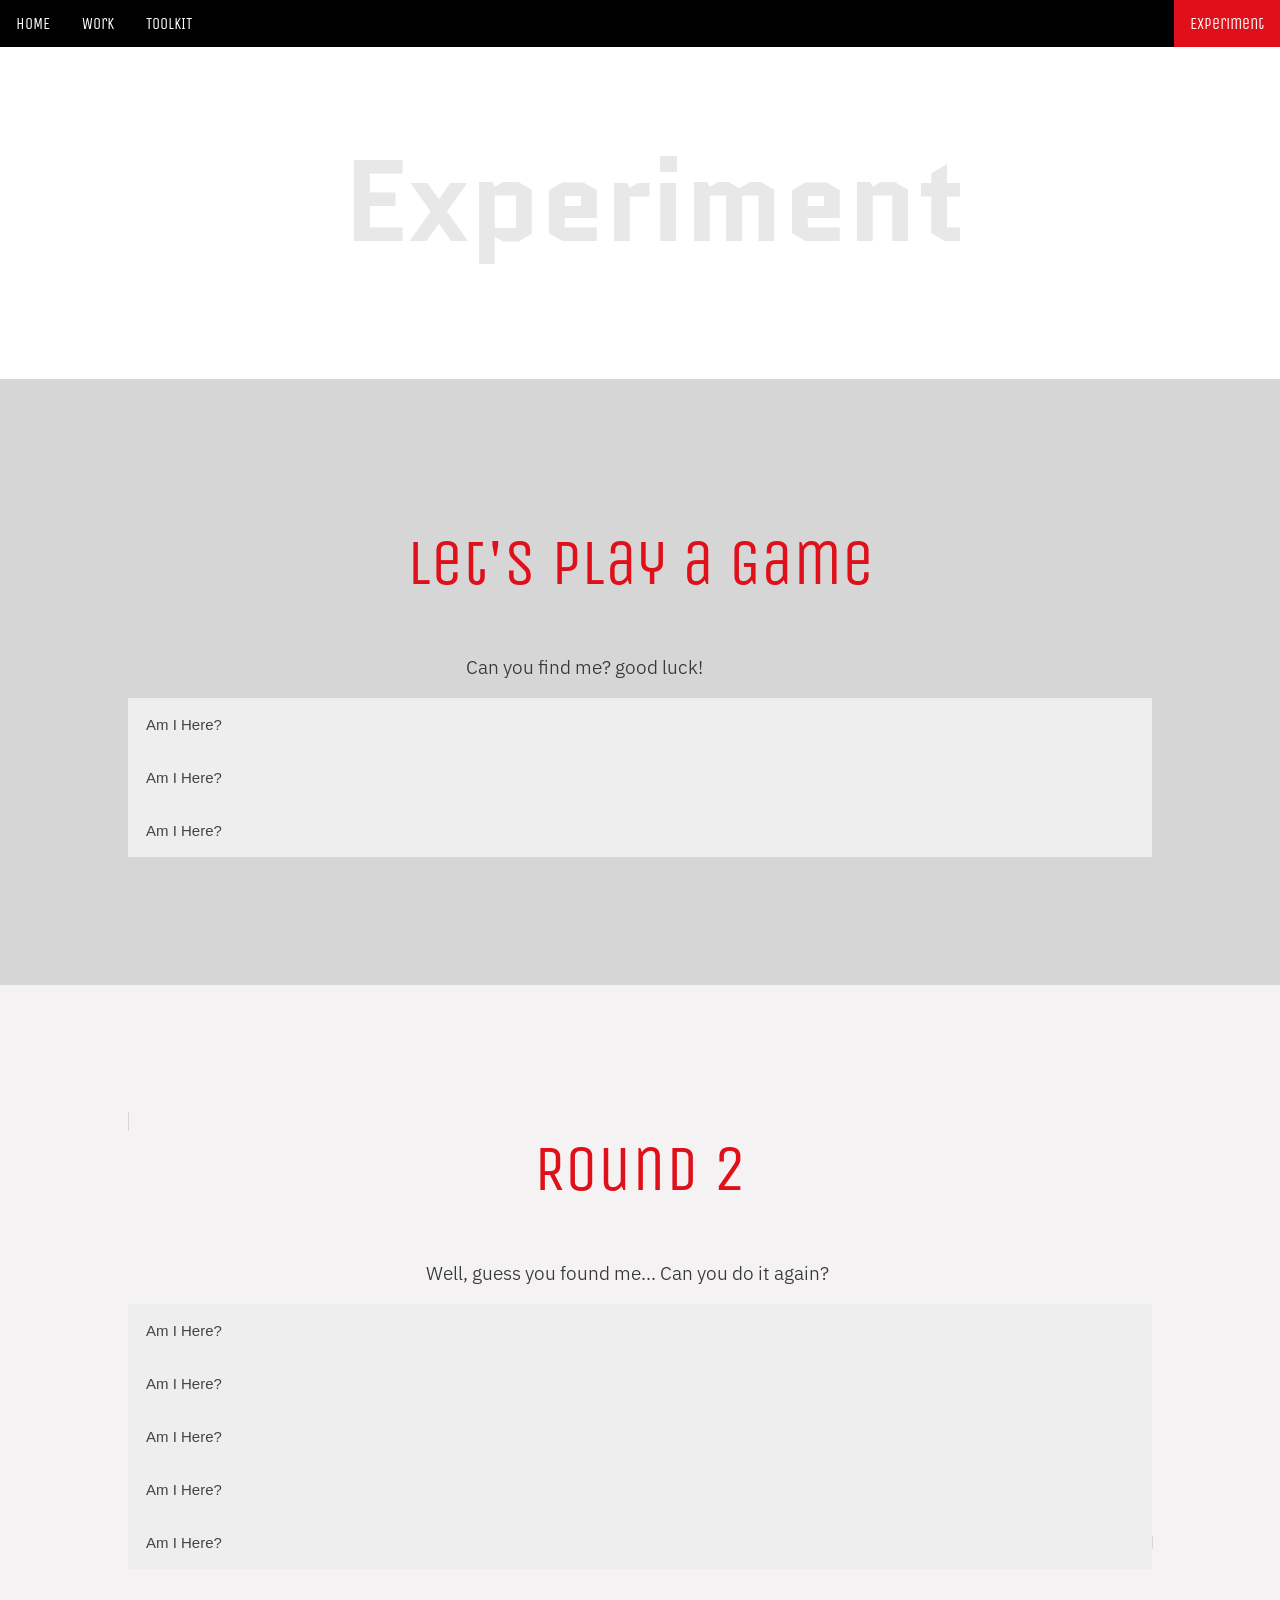
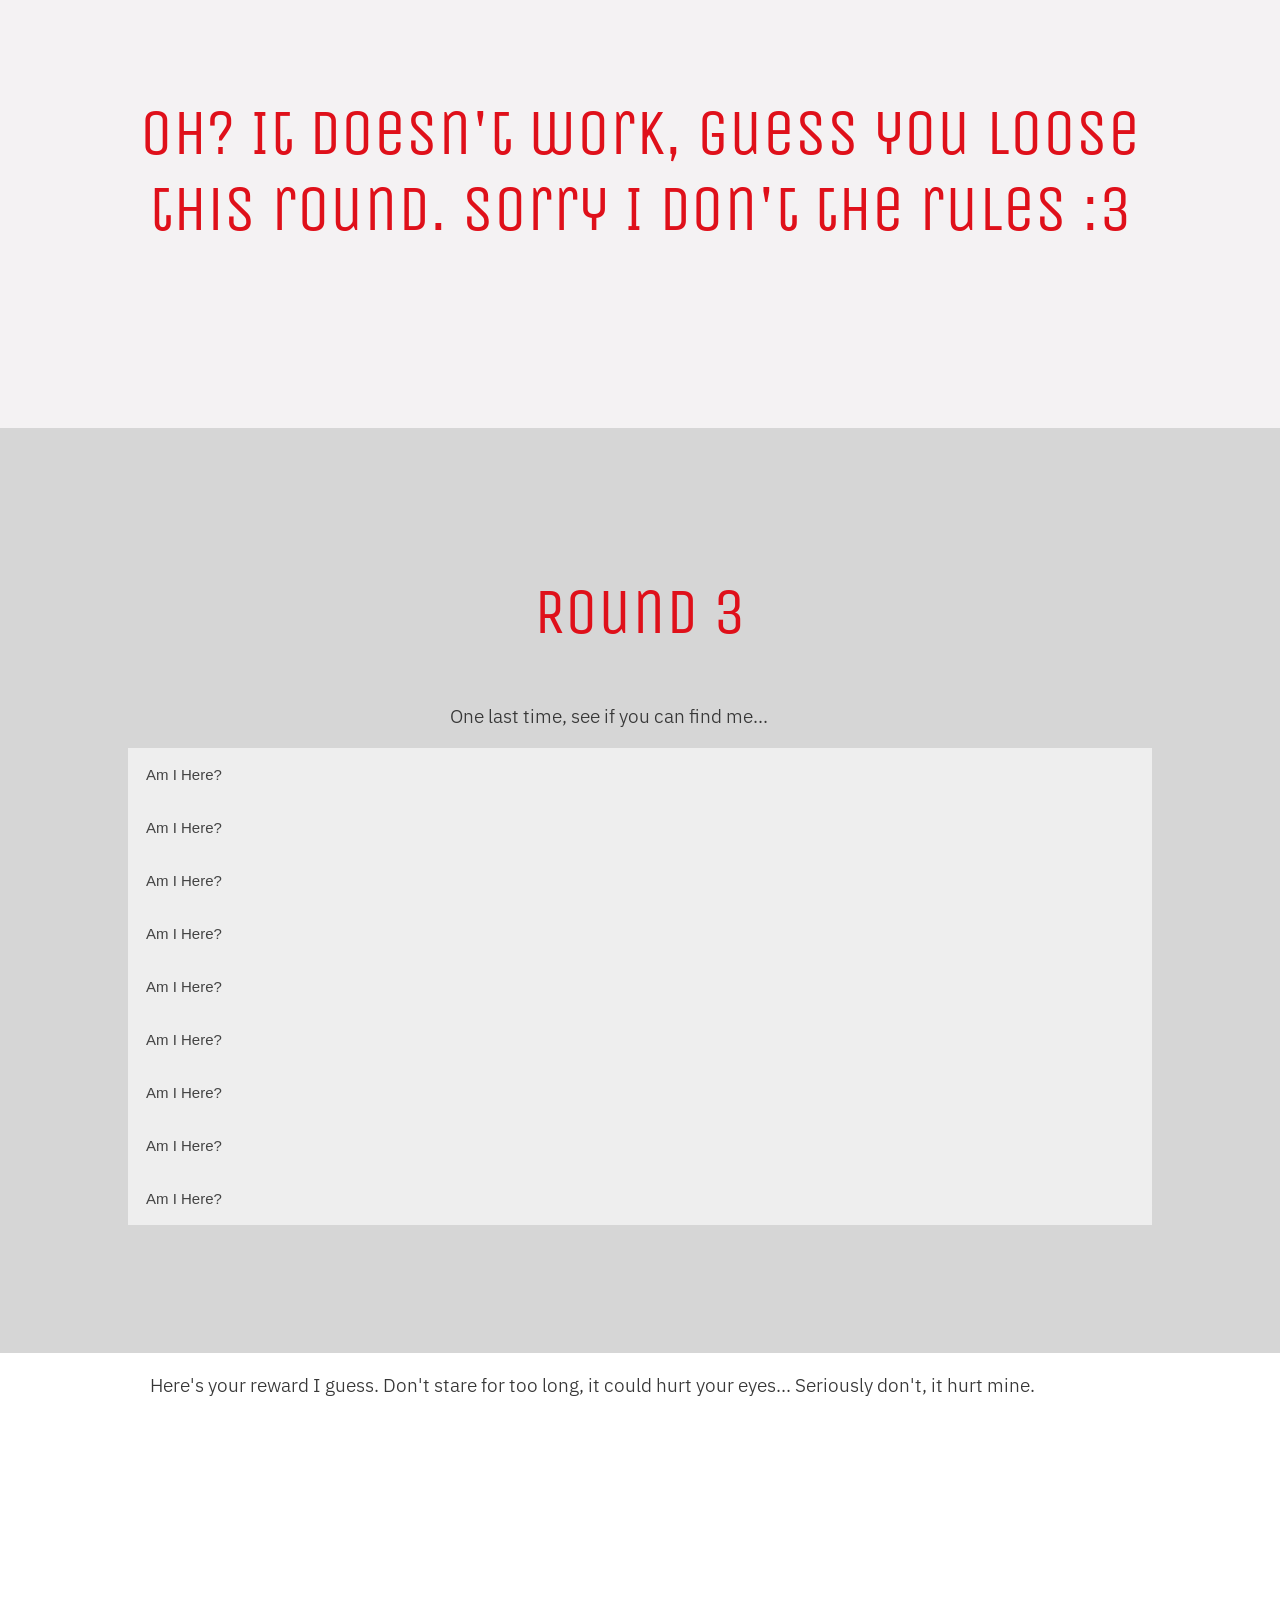
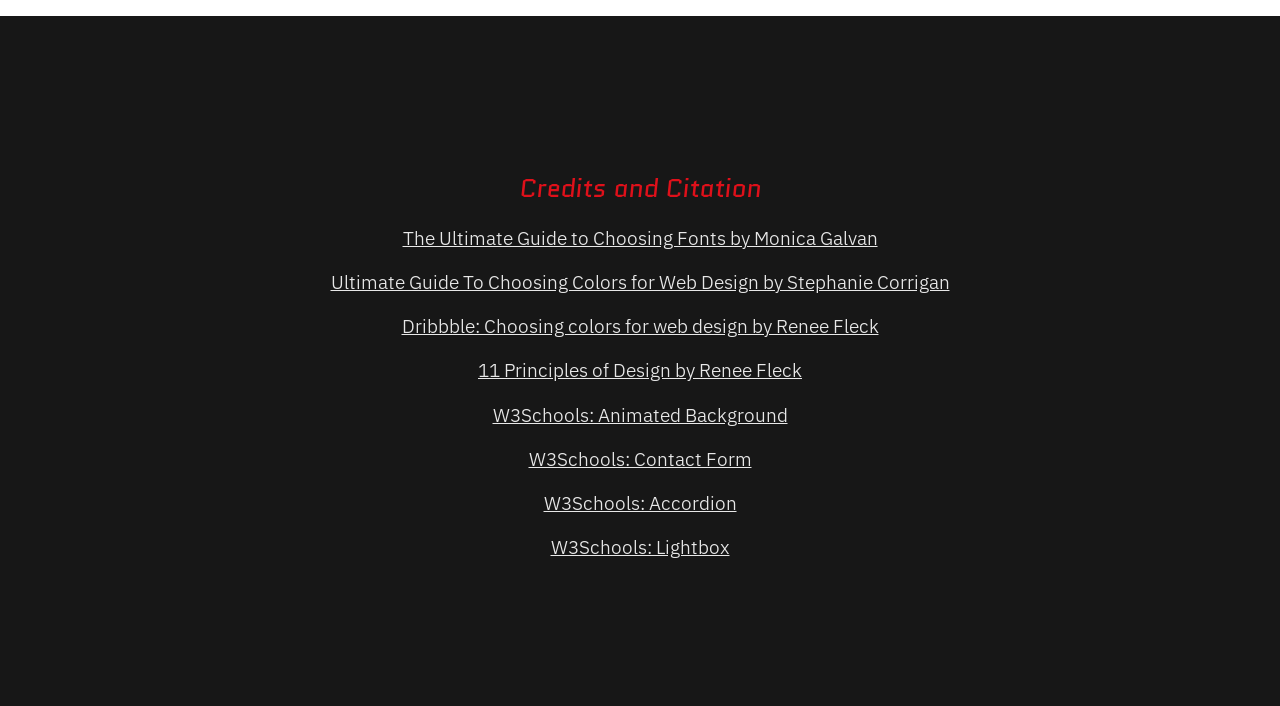
==== experiments.html @ 1640b1ae "Add files via upload" ====
<!doctype html>
<html>
<head>
<meta charset="UTF-8">
<title>Portfolio</title>
<link href="CSSMANIFESTO.css" rel="stylesheet" type="text/css">
<link rel="preconnect" href="https://fonts.googleapis.com">
<link rel="preconnect" href="https://fonts.gstatic.com" crossorigin>
<link href="https://fonts.googleapis.com/css2?family=IBM+Plex+Sans:ital,wght@0,100..700;1,100..700&family=Quantico:ital,wght@0,400;0,700;1,400;1,700&family=Unica+One&display=swap" rel="stylesheet">
</head>

	
	
	
<body>
	
	<!--Top of about Section-->
<section class="hero">
	<ul class="topnav">
  <li><a  href="index.html">HOME</a></li>
  <li><a href="Portfolio.html">Work</a></li>
  <li><a href="Toolkit.html">TOOLKIT</a></li>
  <li class="right"><a class="active" href="experiments.html">Experiment</a></li>
</ul>
	<br><br>
	<br><br>
<h1 class="aboh1" >&nbsp;Experiment</h1>


</section>
	

<section class="typography"> 
<section id="typeSection">
	
<container class="container2">
	
<h2>Let's Play a Game</h2>
<p>&nbsp;&nbsp;&nbsp;&nbsp;&nbsp;&nbsp;&nbsp;&nbsp;&nbsp;&nbsp;&nbsp;&nbsp;&nbsp;&nbsp;&nbsp;&nbsp;&nbsp;&nbsp;&nbsp;&nbsp;&nbsp;&nbsp;&nbsp;&nbsp;&nbsp;&nbsp;&nbsp;&nbsp;&nbsp;&nbsp;&nbsp;&nbsp;&nbsp;&nbsp;&nbsp;&nbsp;&nbsp;&nbsp;&nbsp;&nbsp;&nbsp;&nbsp;&nbsp;&nbsp;&nbsp;&nbsp;&nbsp;&nbsp;&nbsp;&nbsp;&nbsp;&nbsp;&nbsp;&nbsp;&nbsp;&nbsp;&nbsp;&nbsp;&nbsp;&nbsp;&nbsp;&nbsp;&nbsp;&nbsp;&nbsp;&nbsp;&nbsp;&nbsp;&nbsp;&nbsp;&nbsp;&nbsp;Can you find me? good luck! </p>

<button class="accordion">Am I Here?</button>
<div class="panel">
  <p5>Really? The first option?</p5>
</div>

<button class="accordion">Am I Here?</button>
<div class="panel">
  <p5>Yay you found me! Next time it won't be easy.</p5>
</div>

<button class="accordion">Am I Here?</button>
<div class="panel">
  <p5>Nope :D </p5>
</div>

<script>
var acc = document.getElementsByClassName("accordion");
var i;

for (i = 0; i < acc.length; i++) {
  acc[i].addEventListener("click", function() {
    this.classList.toggle("active");
    var panel = this.nextElementSibling;
    if (panel.style.display === "block") {
      panel.style.display = "none";
    } else {
      panel.style.display = "block";
    }
  });
}
</script>	
	
</container>
	</section>
	</section>
	
	<section class="colordesign"> 
<container class="container2">
	
<h2>Round 2</h2>
<p> &nbsp;&nbsp;&nbsp;&nbsp;&nbsp;&nbsp;&nbsp;&nbsp;&nbsp;&nbsp;&nbsp;&nbsp;&nbsp;&nbsp;&nbsp;&nbsp;&nbsp;&nbsp;&nbsp;&nbsp;&nbsp;&nbsp;&nbsp;&nbsp;&nbsp;&nbsp;&nbsp;&nbsp;&nbsp;&nbsp;&nbsp;&nbsp;&nbsp;&nbsp;&nbsp;&nbsp;&nbsp;&nbsp;&nbsp;&nbsp;&nbsp;&nbsp;&nbsp;&nbsp;&nbsp;&nbsp;&nbsp;&nbsp;&nbsp;&nbsp;&nbsp;&nbsp;&nbsp;&nbsp;&nbsp;&nbsp;&nbsp;&nbsp;&nbsp;&nbsp;&nbsp;&nbsp;Well, guess you found me... Can you do it again?</p>

<button class="accordion">Am I Here? </button>
<div class="panel">
  <p5>Really? The first option again?</p5>
</div>

<button class="accordion">Am I Here?</button>
<div class="panel">
  <p5>Nope, try again! I hope you don't...</p5>
</div>

<button class="accordion">Am I Here?</button>
<div class="panel">
  <p5>Nope :D </p5>
</div>
	
<button class="accordion">Am I Here?</button>
<div class="panel">
  <p5> Aw, you found me again!</p5>
</div>
	
<button class="accordion">Am I Here?</button>
<div class="panel">
  <p5>Nope! Thankfully... </p5>
</div>
	
	
<script>
var acc = document.getElementsByClassName("accordion");
var i;

for (i = 0; i < acc.length; i++) {
  acc[i].addEventListener("click", function() {
    this.classList.toggle("active");
    var panel = this.nextElementSibling;
    if (panel.style.display === "block") {
      panel.style.display = "none";
    } else {
      panel.style.display = "block";
    }
  });
}
</script>	
	
</container>
		<br><br>
	<br><br>
	<br><br>
	<br><br>
	<h2> Oh? It doesn't work, guess you loose this round. Sorry I don't the rules :3</h2>
	</section>

	
	
	<section class="typography">  
<container class="container2">
	
<h2>Round 3</h2>
<p> &nbsp;&nbsp;&nbsp;&nbsp;&nbsp;&nbsp;&nbsp;&nbsp;&nbsp;&nbsp;&nbsp;&nbsp;&nbsp;&nbsp;&nbsp;&nbsp;&nbsp;&nbsp;&nbsp;&nbsp;&nbsp;&nbsp;&nbsp;&nbsp;&nbsp;&nbsp;&nbsp;&nbsp;&nbsp;&nbsp;&nbsp;&nbsp;&nbsp;&nbsp;&nbsp;&nbsp;&nbsp;&nbsp;&nbsp;&nbsp;&nbsp;&nbsp;&nbsp;&nbsp;&nbsp;&nbsp;&nbsp;&nbsp;&nbsp;&nbsp;&nbsp;&nbsp;&nbsp;&nbsp;&nbsp;&nbsp;&nbsp;&nbsp;&nbsp;&nbsp;&nbsp;&nbsp;&nbsp;&nbsp;&nbsp;&nbsp;&nbsp;&nbsp;One last time, see if you can find me... </p>

<button class="accordion">Am I Here? </button>
<div class="panel">
  <p5>Stop picking this one. For the last time, I'm not here!</p5>
</div>

<button class="accordion">Am I Here?</button>
<div class="panel">
  <p5>Wow... Not here.</p5>
</div>

<button class="accordion">Am I Here?</button>
<div class="panel">
  <p5>Try again! </p5>
</div>
	
<button class="accordion">Am I Here?</button>
<div class="panel">
  <p5> Tsk Tsk, not here. </p5>
</div>
	
<button class="accordion">Am I Here?</button>
<div class="panel">
  <p5>Are you even trying?</p5>
</div>
	
<button class="accordion">Am I Here?</button>
<div class="panel">
  <p5>Still not here. </p5>
</div>	
	
<button class="accordion">Am I Here?</button>
<div class="panel">
  <p5>Oh, you did it. Congradualtion! I guess.</p5>
</div>
	
<button class="accordion">Am I Here?</button>
<div class="panel">
  <p5>NOPE!</p5>
</div>
	
<button class="accordion">Am I Here?</button>
<div class="panel">
  <p5>WROOOOOONG! </p5>
</div>
	
<script>
var acc = document.getElementsByClassName("accordion");
var i;

for (i = 0; i < acc.length; i++) {
  acc[i].addEventListener("click", function() {
    this.classList.toggle("active");
    var panel = this.nextElementSibling;
    if (panel.style.display === "block") {
      panel.style.display = "none";
    } else {
      panel.style.display = "block";
    }
  });
}
</script>	
	
</container>
	</section>

	

	
<section>
	<p>&nbsp;&nbsp;&nbsp;&nbsp;&nbsp;&nbsp;&nbsp;&nbsp;&nbsp;&nbsp;&nbsp;&nbsp;&nbsp;&nbsp;&nbsp;&nbsp;&nbsp;&nbsp;&nbsp;&nbsp;&nbsp;&nbsp;&nbsp;&nbsp;&nbsp;Here's your reward I guess. Don't stare for too long, it could hurt your eyes... Seriously don't, it hurt mine.</p>
<div class="moving-image-bg"></div>	

	
</section>
	
	
	
	
	
	


	
<section>
	
<div class="moving-image-bg"></div>	
	
	
	
</section>
		
			
	
	<footer class="footer">

   <h3>Credits and Citation</h3>
	
<p style="text-align:center"> <a href="https://www.flux-academy.com/blog/the-ultimate-guide-to-choosing-fonts" target="_blank">The Ultimate Guide to Choosing Fonts by Monica Galvan</a>  </p>
		
  		<p style="text-align:center">	<a href="https://www.flux-academy.com/blog/ultimate-guide-to-choosing-colors-for-web-design" target="_blank">Ultimate Guide To Choosing Colors for Web Design by Stephanie Corrigan</a> </p>
			
 		<p style="text-align:center">	<a href="https://dribbble.com/stories/2018/12/19/choosing-colors-for-web-design-a-practical-ui-color-application-guide" target="_blank">Dribbble: Choosing colors for web design by Renee Fleck</a> </p>
				
		<p style="text-align:center">	<a href="https://dribbble.com/resources/education/principles-of-design" target="_blank">11 Principles of Design by Renee Fleck</a> </p>
	
	<p style="text-align:center"> <a href="https://www.w3schools.com/cssref/pr_background-position.php" target="_blank">W3Schools: Animated Background</a>  </p>
	
	<p style="text-align: center">
        <a href="https://www.w3schools.com/howto/tryit.asp?filename=tryhow_css_contact_form" target="_blank">
            W3Schools: Contact Form </a> </p>
	<p style="text-align:center"> <a href="https://www.w3schools.com/howto/howto_js_accordion.asp" target="_blank">W3Schools: Accordion</a>  </p>
    <p style="text-align:center"> <a href="https://www.w3schools.com/howto/howto_js_lightbox.asp" target="_blank">W3Schools: Lightbox</a>  </p>
		
			
 		
	
		
</footer>
</body>
</html>
---- CSSMANIFESTO.css ----
@charset "utf-8";

html, body {
  height: 100%;
  margin: 0;
}

body {
  display: flex;
  flex-direction: column;
  min-height: 100vh;
}

main {
  flex: 1;
}

.hero {
	background-image: url("IMG/Herobg.png");
	background-size:cover;
	background-position: center center;
	background-repeat: no-repeat;
	width: 100%;
	height: 1000px;	
	align: center;
}

.forh1{
  font-family: "Quantico", sans-serif;
  font-weight: 800;
  font-style: normal;
	font-size: 9vw;
	color:#DF101A;
	text-align: center;
	margin-top: 0;
	margin-left: auto;
	padding-left:20px; 
}
.aboh1{
  font-family: "Quantico", sans-serif;
  font-weight: 800;
  font-style: normal;
	font-size: 9vw;
	color:#E8E8E8;
	text-align: center;
	margin-top: 0;
	
 
}
h2{
  font-family: "Unica One", sans-serif;
  font-weight: 400;
  font-style: normal;
	font-size: 5vw;
	color:#DF101A;
	text-align:center;
	margin-top:0;
}

h3{
  font-family: "Quantico", sans-serif;
  font-weight: 400;
  font-style: italic;
	font-size: 2vw;
	color:#DF101A;
	text-align:bottom;
	margin-bottom:0;
	
	
}
fh3{
  font-family: "Quantico", sans-serif;
  font-weight: 400;
  font-style: italic;
	font-size: 3.5vw;
	color:#DF101A;
	text-align:bottom;
	margin-bottom:0;
	
	
}

h4{ font-family: "Unica One", sans-serif;
  font-weight: 400;
  font-style: normal;
	font-size: 3vw;
	color:#000000;
	padding-right: 45px;
	padding-left: 50px;
	margin-bottom: 20px;
	}

h5{ font-family: "Unica One", sans-serif;
  font-weight: 400;
  font-style: normal;
	font-size: 3vw;
	color:#DF101A;
	}
figcaption{ font-family: 'IBM Plex Sans';
  font-weight: 250;
  font-style: italic;
	font-size: 1.5vw;
	color:#373737;
	text-align:right;	
	padding-right: 50px;
	padding-left: 50px;

}
figcaption2{ font-family: 'IBM Plex Sans';
  font-weight: 250;
  font-style: italic;
	font-size: 1.5vw;
	color:#373737;
	text-align:right;	
	padding-right: 50px;
	padding-left: 50px;
	flex-wrap: wrap;

}
p{ font-family: 'IBM Plex Sans';
  font-weight: 350;
  font-style: normal;
	font-size: 1.5vw;
	color:#373737;
	text-align:justify;	
	padding-right: 50px;
	padding-left: 50px;
}

p1{ font-family: 'IBM Plex Sans';
  font-weight: 400;
  font-style: normal;
	font-size: 1.5vw;
	color:#373737;
	text-align:right;	
	padding: 4px;
}

p5{ font-family: 'IBM Plex Sans';
  font-weight: 400;
  font-style: normal;
	font-size: 1.5vw;
	color:#DF101A;
	text-align:right;	

}
q { font-family: 'IBM Plex Sans';
  font-weight: 500;
  font-style:italic;
	font-size: 3vw;
	color:#DF101A;
	text-align:justify;	
	padding: 4px;
}

h6{ font-family: "Unica One", sans-serif;
  font-weight: 400;
  font-style: normal;
	font-size: 3vw;
	color:#E8E8E8;
	text-align:center;
	padding-top: 0px;

	}

p2{ font-family: 'IBM Plex Sans';
  font-weight: 350;
  font-style: normal;
	font-size: 1.5vw;
	color:#E8E8E8;
	text-align:justify;	
	padding-right: 25px;
	padding-left: 25px;
}






.quote{
	background-color:#F4F2F3;
	padding:10%;
}


.typography{
background-color:#D6D6D6;
padding:10%;
}

.typography3{
background-image:url("IMG/Typebg.png");
background-attachment:fixed;
background-size: cover;
background-color:#D6D6D6;
padding:10%;
}

.colordesign{
	background-size: cover;
	background-color:#F4F2F3;
	padding:10%;
}

.colordesign3{
	background-image:url("IMG/colorbg.png");
background-attachment:fixed;
	background-size: cover;
	background-size: cover;
	background-color:#F4F2F3;
	padding:10%;
}


.button {
font-family: "Unica One", sans-serif;
  font-weight: 400;
  font-style: normal;
	font-size: 2vw;
	align:center;
	background-color: #DF101A;
  border: none;
  padding: 15px 32px;
  text-align: center;
  text-decoration: none;
  display: inline-block;
  margin: 0px 5px;
  cursor: pointer;
	text-shadow: 0px 0px #E8E8E8;
	
}

.button:hover{
	color: #Df101A;
	background-color: #000000;
	text-decoration: none;
}

a { 
	color:#E8E8E8
}
a:hover{
	color:#DF101A
}

.button2 {
font-family: "Unica One", sans-serif;
  font-weight: 400;
  font-style: normal;
	font-size: 2vw;
	align:center;
	background-color: #DF101A;
  border: none;
  padding: 15px 32px;
  text-align: center;
  text-decoration: none;
  display: inline-block;
  margin: -5px 5px;
  cursor: pointer;
	text-shadow: 0px 0px #E8E8E8;
}


.button2:hover{
	color: #Df101A;
	background-color: #000000;
	text-decoration: none;
}



.special-link  {
  color:#DF101A;
  text-decoration: underline;
  font-weight: normal;
font-style: italic;
	
}

.special-link:hover {
  color: #373737;

}



.center-box{
	display:flex;
	justify-content:center;
	align-items: center;
	height: 0vh;
	margin-top: 6%;
	
}



ul.topnav {
  list-style-type: none;
  margin: 0;
  padding: 0;
  overflow: hidden;
  background-color: #000000;
}

ul.topnav li {float: left;}

ul.topnav li a {
font-family: "Unica One", sans-serif;
  display: block;
  color: white;
  text-align: center;
  padding: 14px 16px;
  text-decoration: none;
}

ul.topnav li a:hover:not(.active) {background-color: #111;}

ul.topnav li a.active {background-color: #DF101A;}

ul.topnav li.right {float: right;}



/*Portfolio Page*/
.porth1{
  font-family: "Quantico", sans-serif;
  font-weight: 800;
  font-style: normal;
	font-size: 9vw;
	color:#DF101A;
	text-align: center;
	margin-top: 0;
  margin-bottom: 20px; 
  padding-top: 0; 
}



.flexcontainer{
	display: flex;
	
	background-color: #f1f1f1;
	
}
.flexcontainer div{
  background-color: #f1f1f1;
  margin: 10px;
  padding: 20px;
  font-size: 24px;

}



/*Contact Form*/


/* Style inputs */
input[type=text], select, textarea {
  width: 100%;
  padding: 12px;
  border: 1px solid #ccc;
  margin-top: 6px;
  margin-bottom: 16px;
  resize: vertical;
}

input[type=submit] {
  background-color: #Df101A;
  color: white;
  padding: 12px 20px;
  border: none;
  cursor: pointer;
}

input[type=submit]:hover {
  background-color: #45a049;
}

/* Style the container/contact section */

/* Create two columns that float next to eachother */
.columnLeft {
  float: left;
  width: 50%;
  margin-top: 6px;
  padding: 20px;
}

.columnRight {
  float: right;
  width: 50%;
  margin-top: 6px;
  padding: 20px;
}


/* Clear floats after the columns */
.row:after {
  content: "";
  display: table;
  clear: both;
}

/* Responsive layout - when the screen is less than 600px wide, make the two columns stack on top of each other instead of next to each other */
@media screen and (max-width: 600px) {
  .column, input[type=submit] {
    width: 100%;
    margin-top: 0;
  }
}


/*PortfolioSection*/
bodyPort {
  margin: 0;
  font-family: Arial;
}

.headerport {
  text-align: center;
  padding: 32px;
}

.row {
  display: -ms-flexbox; /* IE10 */
  display: flex;
  -ms-flex-wrap: wrap; /* IE10 */
  flex-wrap: wrap;
  padding: 0 4px;
}

/* Create four equal columns that sits next to each other */
.columnPort {
  -ms-flex: 25%; /* IE10 */
  flex: 25%;
  max-width: 25%;
  padding: 0 4px;
}

.column img {
  margin-top: 8px;
  vertical-align: middle;
  max-width: 100%;
}

/* Responsive layout - makes a two column-layout instead of four columns */
@media screen and (max-width: 800px) {
  .column {
    -ms-flex: 50%;
    flex: 50%;
    max-width: 50%;
  }
}

/* Responsive layout - makes the two columns stack on top of each other instead of next to each other */
@media screen and (max-width: 600px) {
  .column {
    -ms-flex: 100%;
    flex: 100%;
    max-width: 100%;
  }
}



.container {
  border-radius: 5px;
  padding: 1px;
	height: auto;
	margin-top:2px;
}

.container2 {
  border-radius: 5px;
  padding: 1px;
	height: auto;
	margin-top:2px;
	background-color:#D6D6D6;
}

/* Create two columns that float next to eachother */
.column {
  float: left;
  width: 50%;
  margin-top: 6px;
  padding: 20px;
}

/* Clear floats after the columns */
.row:after {
  content: "";
  display: table;
  clear: both;
}
.leftimage {
	float:left;
	max-width: 100%;
	height: inherit;
	display: block;
	margin-top: -20px;
	margin-right: 50px;
	margin-bottom: 40px;
}

/* Responsive layout - when the screen is less than 600px wide, make the two columns stack on top of each other instead of next to each other */
div.gallery {
  border: 1px solid #ccc;
}

div.gallery:hover {
  border: 1px solid #777;
}

div.gallery img {
  width: 100%;
  height: auto;
}

div.desc {
  padding: 15px;
  text-align: center;
}

* {
  box-sizing: border-box;
}

.responsive {
  padding: 0 6px;
  float: left;
  width: 24.99999%;
}

@media only screen and (max-width: 700px) {
  .responsive {
    width: 49.99999%;
    margin: 6px 0;
  }
}

@media only screen and (max-width: 500px) {
  .responsive {
    width: 100%;
  }
}

.clearfix:after {
  content: "";
  display: table;
  clear: both;
}
.colordesign1{
	background-image:url("IMG/background1pattern.png");
background-attachment:fixed;
	background-size: cover;
	background-color:#F4F2F3;
	padding:15%;
	margin:0%;
	margin-top: 0;
  padding-top: 10px;
}

p3{ font-family: 'IBM Plex Sans';
  font-weight: 400;
  font-style: italic;
	font-size: 1.70vw;
	color:#373737;
	text-align:right;	
	padding: 4px;
}

p4{ font-family: 'IBM Plex Sans';
  font-weight: 400;
  font-style: normal;
	font-size: 1.70vw;
	color:#373737;
	text-align:right;	
	padding: 4px;
}


.desc {font-family: 'IBM Plex Sans';
  font-weight: 400;
  font-style: italic;
	font-size: 1.5vw;
	color:#00000;
	padding: 5px;
	text-align: left;
}
label {font-family: "Unica One", sans-serif;
  font-weight: 400;
  font-style: normal;
	font-size: 3vw;
	color:#DF101A;
}


.typography1{
	background-color:#000000;
	padding:5%;
}

#lname {
	font-family: 'IBM Plex Sans';
  font-weight: 400;
  font-style: normal;
	font-size: 1.5vw;
	color:#00000;
	padding: 5px;
	text-align: left;
	
}
#fname {
	font-family: 'IBM Plex Sans';
  font-weight: 400;
  font-style: normal;
	font-size: 1.5vw;
	color:#00000;
	padding: 5px;
	text-align: left;
	
}
#subject {
	font-family: 'IBM Plex Sans';
  font-weight: 400;
  font-style: normal;
	font-size: 1.5vw;
	color:#00000;
	padding: 5px;
	text-align: left;
	
}

.footer{
	background-color:#171717;
	padding:10%;
	text-align: center;
	text-size: 6vw;
}

/* Animation */
.moving-image-bg {
  width: 100vw;
  height: 100vh;
  
  background-image:url("IMG/experiment.png") ;
  background-repeat: repeat;
  
  
  animation: scrollBackground 15s linear infinite; 
}


@keyframes scrollBackground {
  from {
    background-position: 0 0;
  }
  to {
    background-position: 100% 100%; 
  }
}



.accordion {
  background-color: #eee;
  color: #444;
  cursor: pointer;
  padding: 18px;
  width: 100%;
  border: none;
  text-align: left;
  outline: none;
  font-size: 15px;
  transition: 0.4s;
}

.active, .accordion:hover {
  background-color: #ccc; 
}

.panel {
  padding: 0 18px;
  display: none;
  background-color: white;
  overflow: hidden;
}


/*Lightbox Gallery*/

.modal {
  display: none;
  position: fixed;
  z-index: 1;
  padding-top: 100px;
  left: 0;
  top: 0;
  width: 100%;
  height: 100%;
  overflow: auto;
  background-color: black;
}

/* Modal Content */
.modal-content {
  position: relative;
  background-color: #000000;
  margin: auto;
  padding: 0;
  width: 90%;
  max-width: 1200px;
}

/* The Close Button */
.close {
  color: white;
  position: absolute;
  top: 10px;
  right: 25px;
  font-size: 35px;
  font-weight: bold;
}

.close:hover,
.close:focus {
  color: #999;
  text-decoration: none;
  cursor: pointer;
}

.mySlides {
  display: none;
}

.cursor {
  cursor: pointer;
}

/* Next & previous buttons */
.prev,
.next {
  cursor: pointer;
  position: absolute;
  top: 50%;
  width: auto;
  padding: 16px;
  margin-top: -50px;
  color: white;
  font-weight: bold;
  font-size: 20px;
  transition: 0.6s ease;
  border-radius: 0 3px 3px 0;
  user-select: none;
  -webkit-user-select: none;
}

/* Position the "next button" to the right */
.next {
  right: 0;
  border-radius: 3px 0 0 3px;
}

/* On hover, add a black background color with a little bit see-through */
.prev:hover,
.next:hover {
  background-color: rgba(0, 0, 0, 0.8);
}

/* Number text (1/3 etc) */
.numbertext {
  color: #f2f2f2;
  font-size: 12px;
  padding: 8px 12px;
  position: absolute;
  top: 0;
}



.caption-container {
  text-align: center;
  background-color: black;
  padding: 2px 16px;
  color: white;
}

.demo {
  opacity: 0.6;
}

.active,
.demo:hover {
  opacity: 1;
}



.hover-shadow:hover {
  box-shadow: 0 4px 8px 0 rgba(0, 0, 0, 0.2), 0 6px 20px 0 rgba(0, 0, 0, 0.19);
}
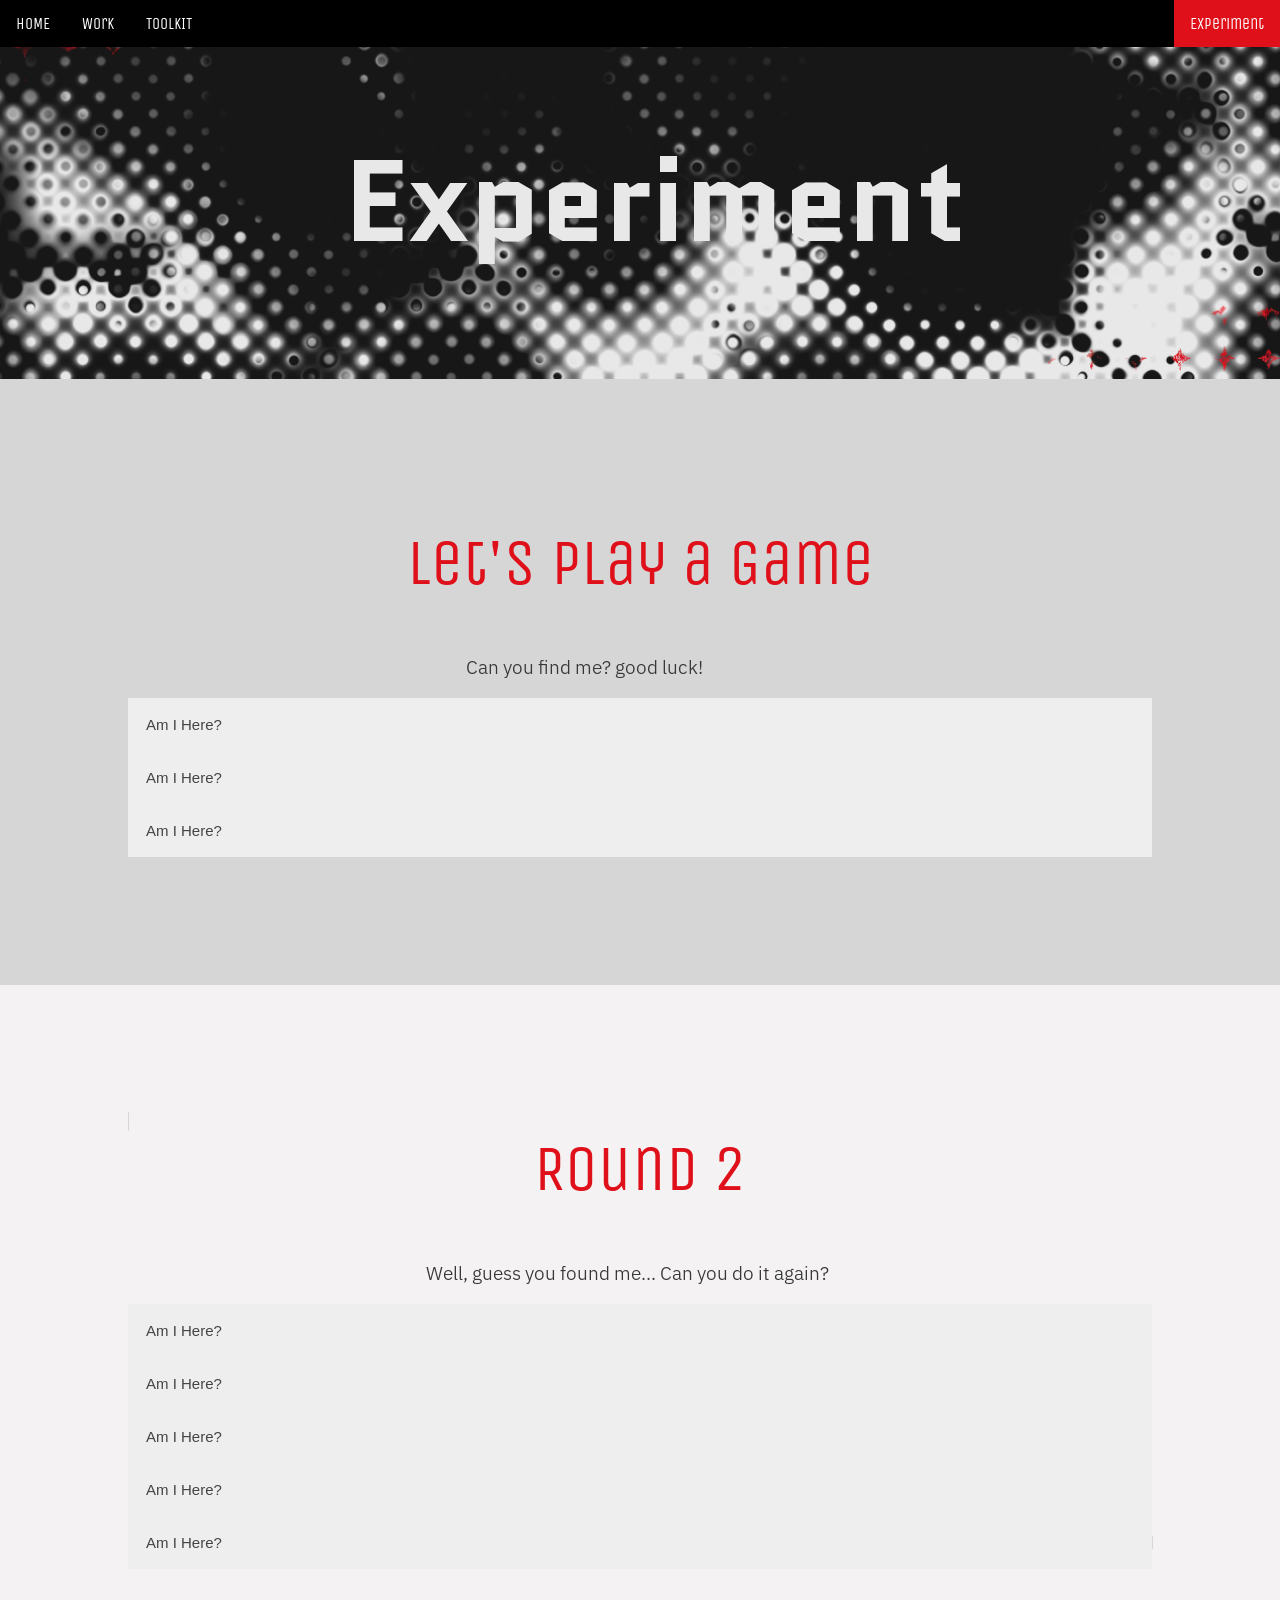
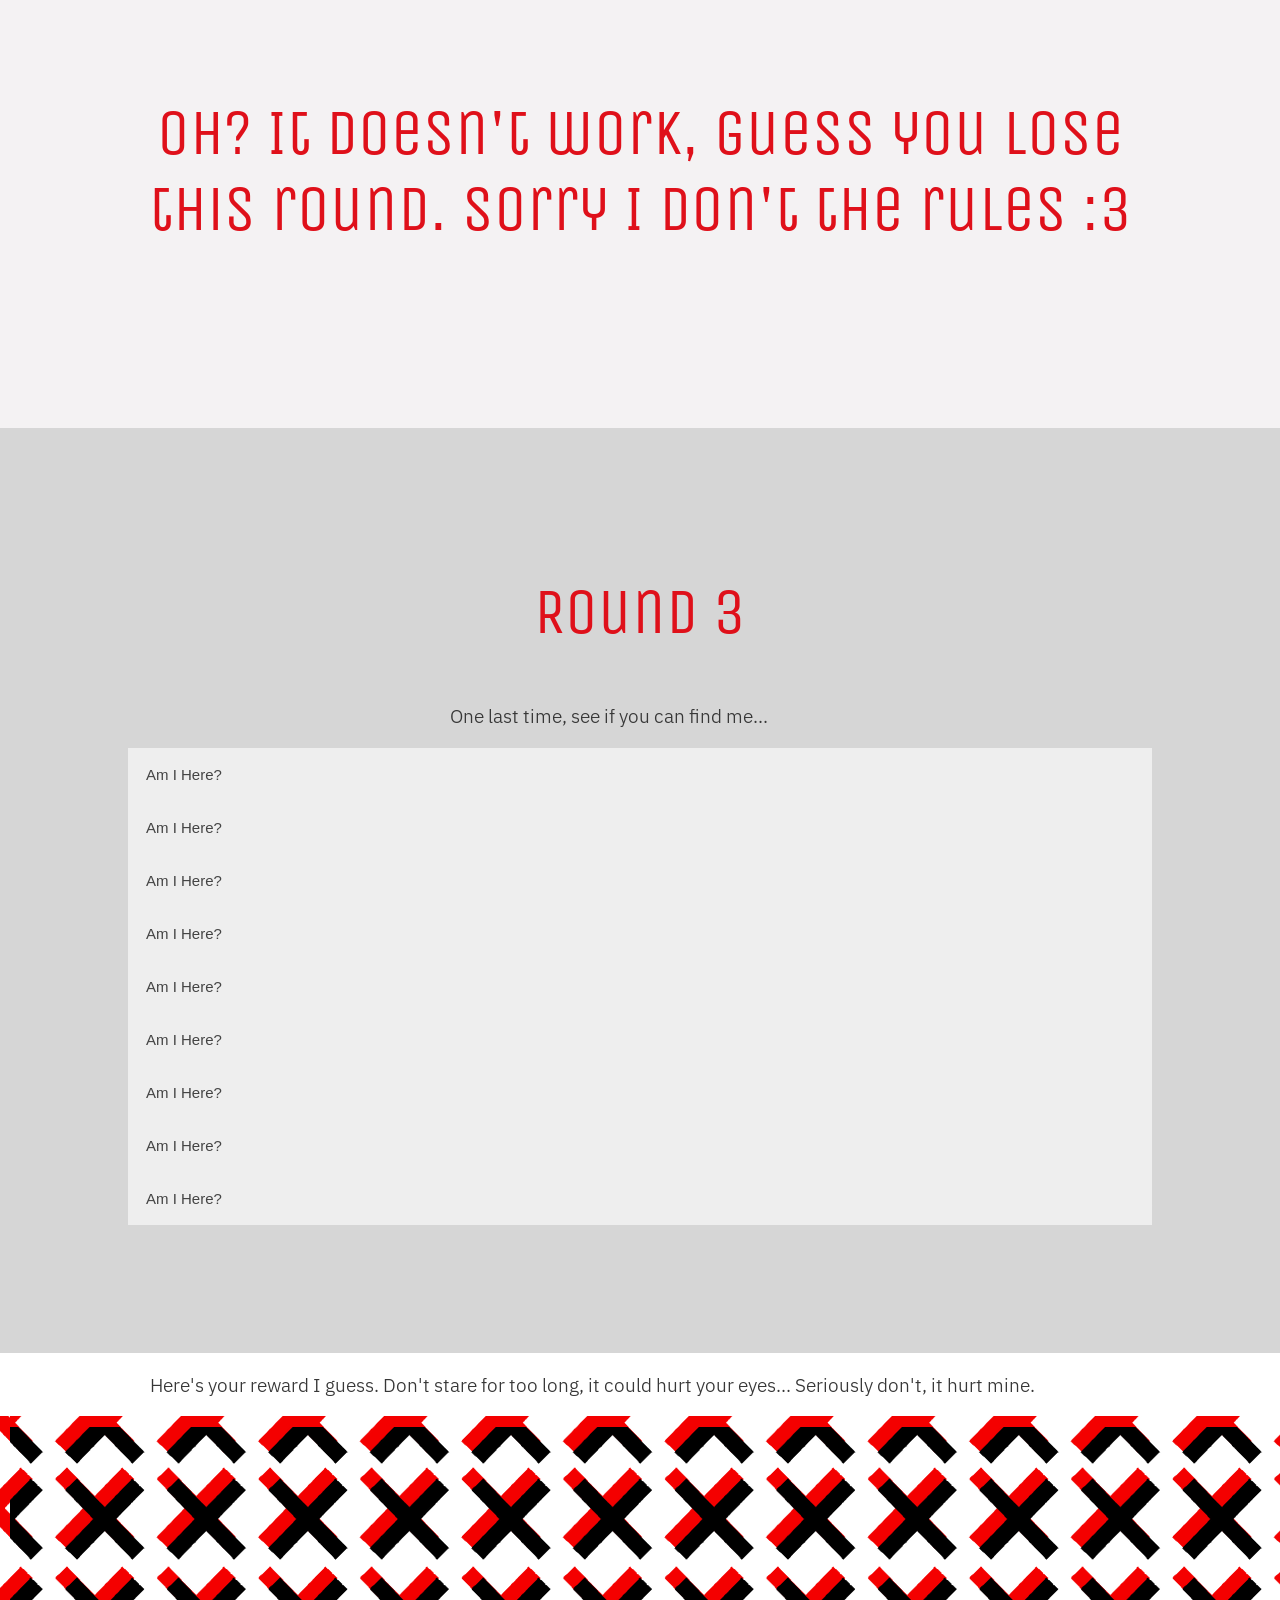
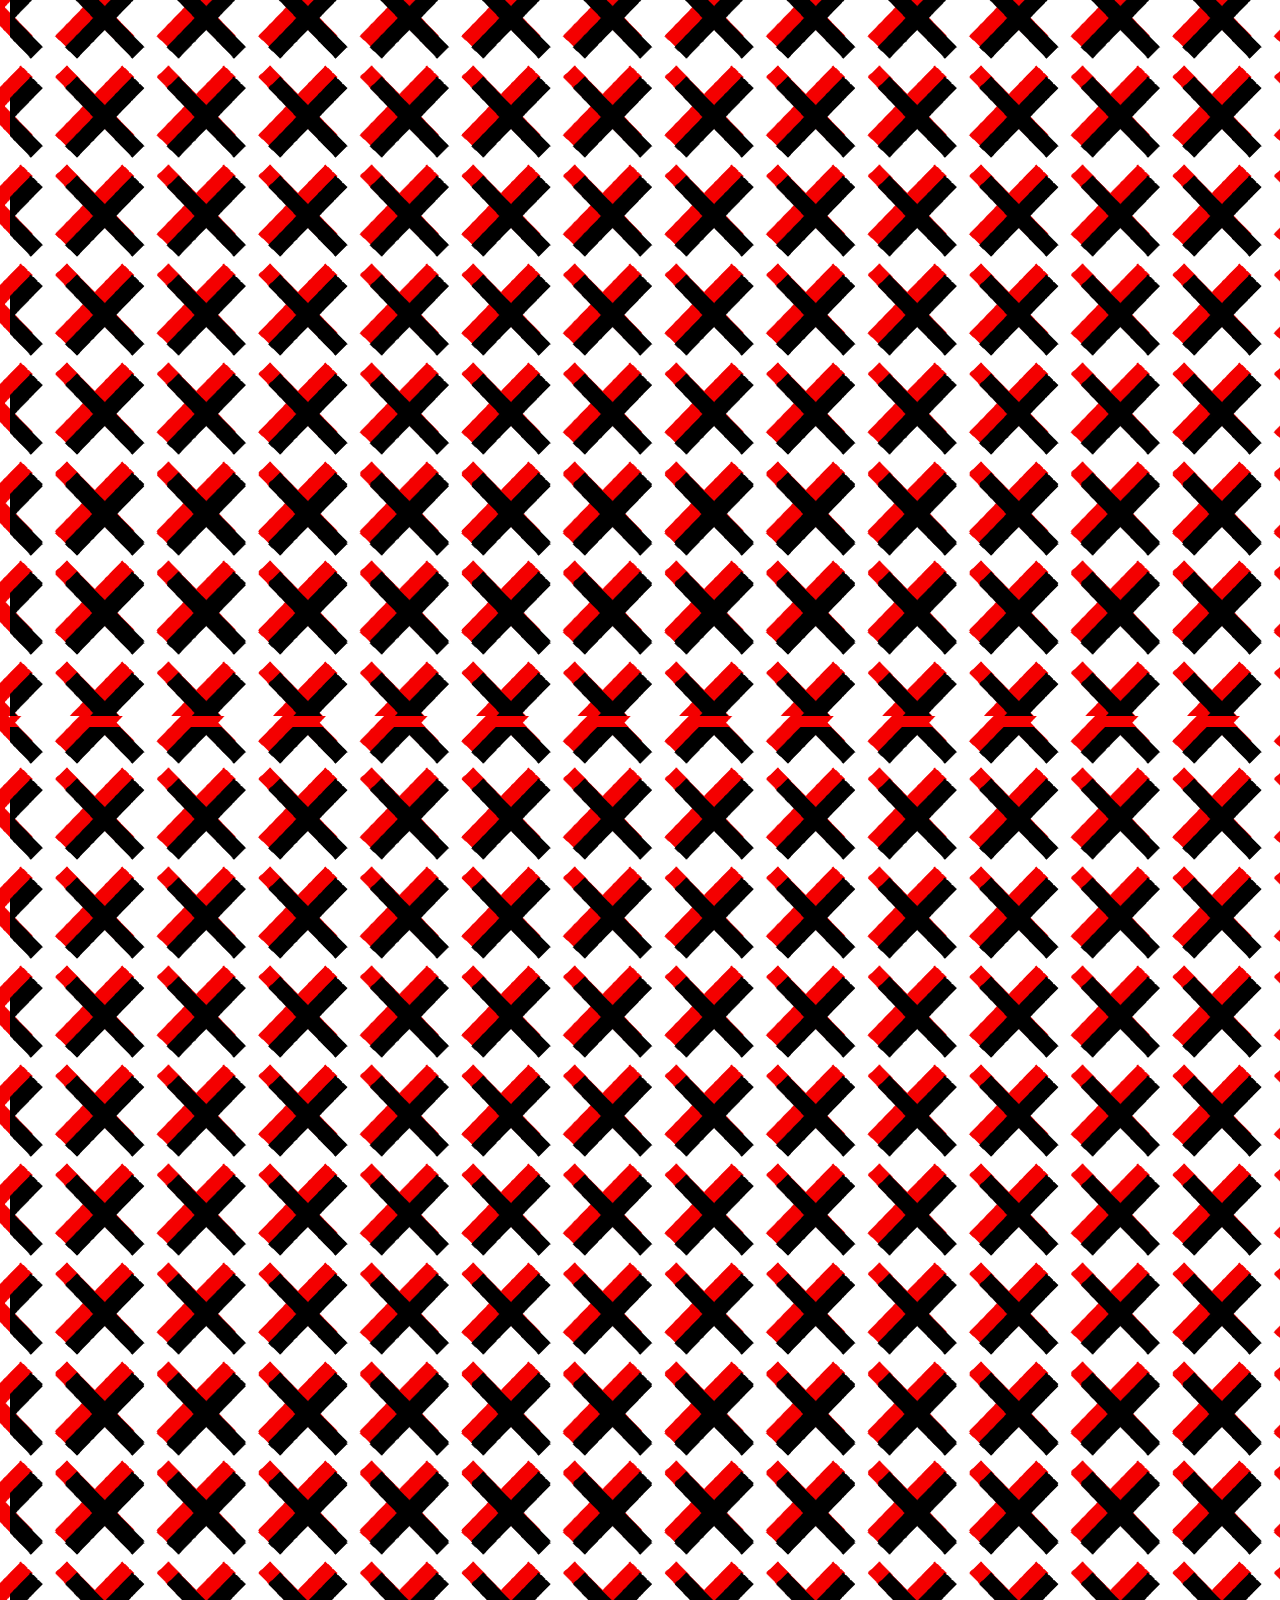
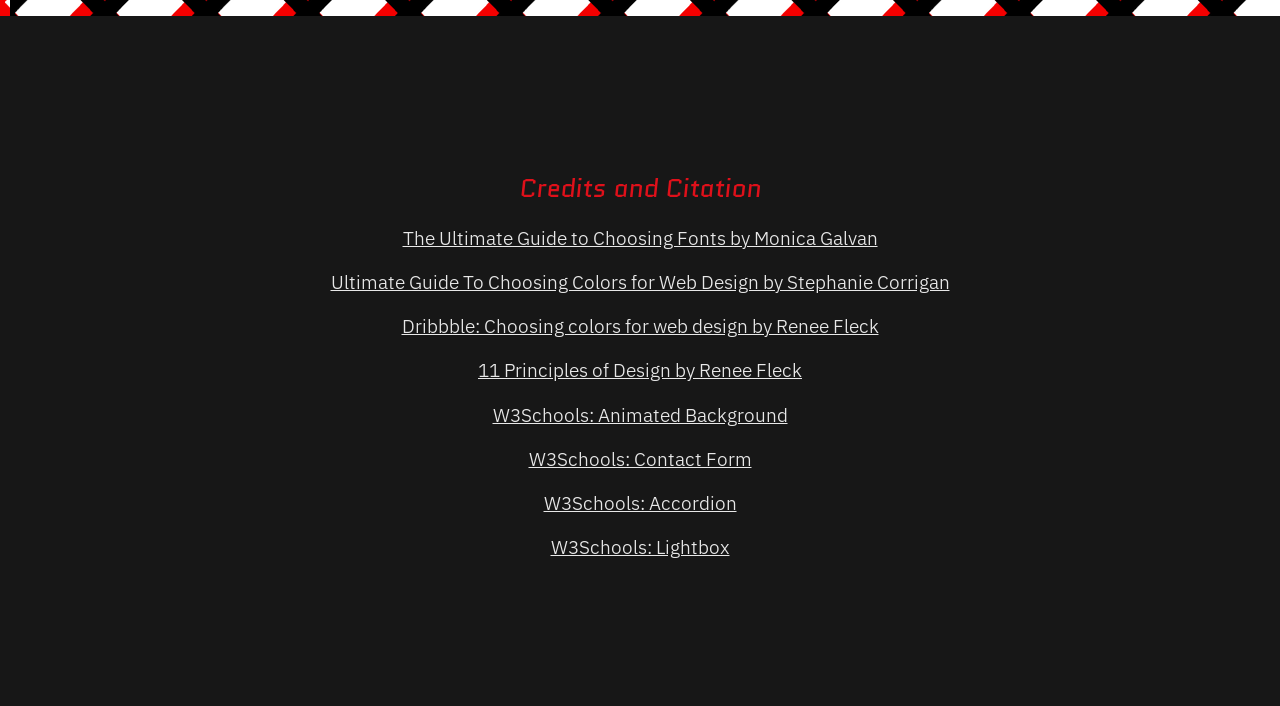
==== commit ed2f5ca3: "Typo" ====
--- a/experiments.html
+++ b/experiments.html
@@ -128,7 +128,7 @@
 	<br><br>
 	<br><br>
 	<br><br>
-	<h2> Oh? It doesn't work, guess you loose this round. Sorry I don't the rules :3</h2>
+	<h2> Oh? It doesn't work, guess you lose this round. Sorry I don't the rules :3</h2>
 	</section>
 
 	
@@ -171,7 +171,7 @@
 	
 <button class="accordion">Am I Here?</button>
 <div class="panel">
-  <p5>Oh, you did it. Congradualtion! I guess.</p5>
+  <p5>Oh, you did it. Congratulation! I guess.</p5>
 </div>
 	
 <button class="accordion">Am I Here?</button>
